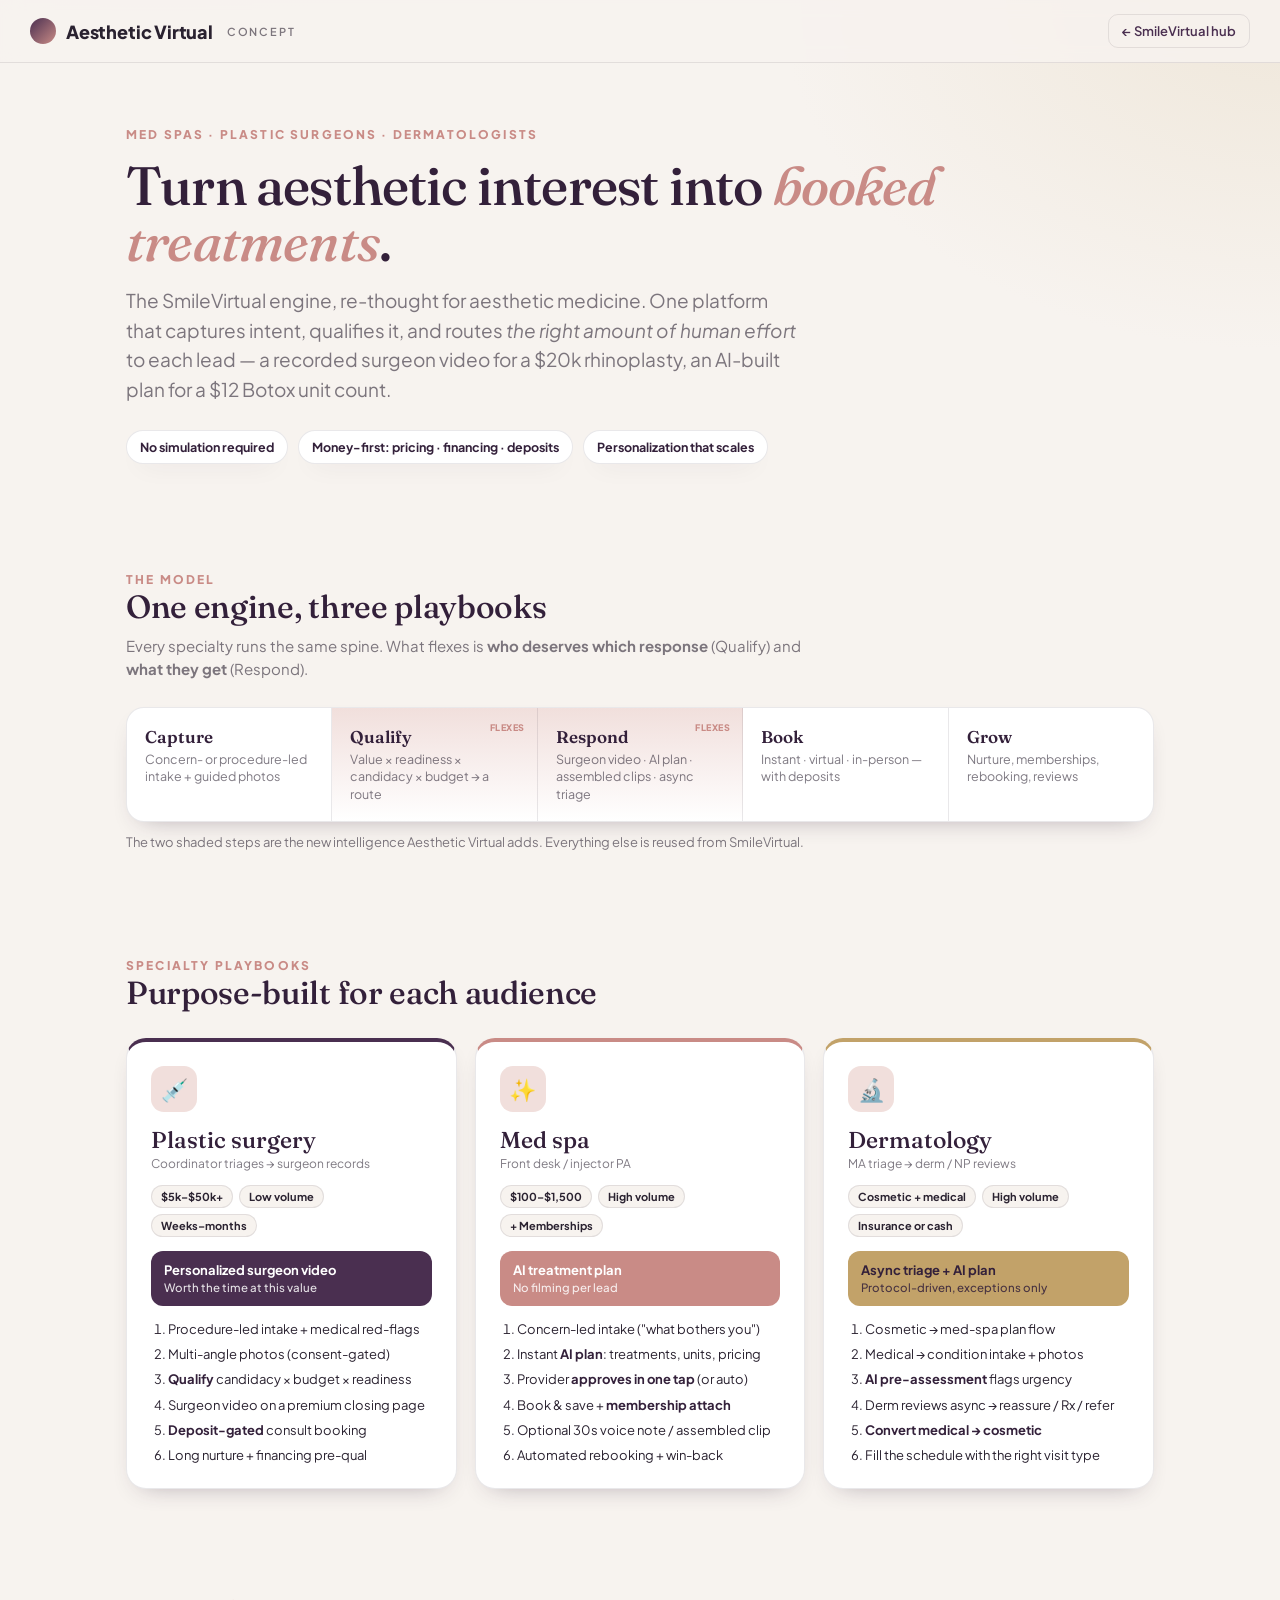
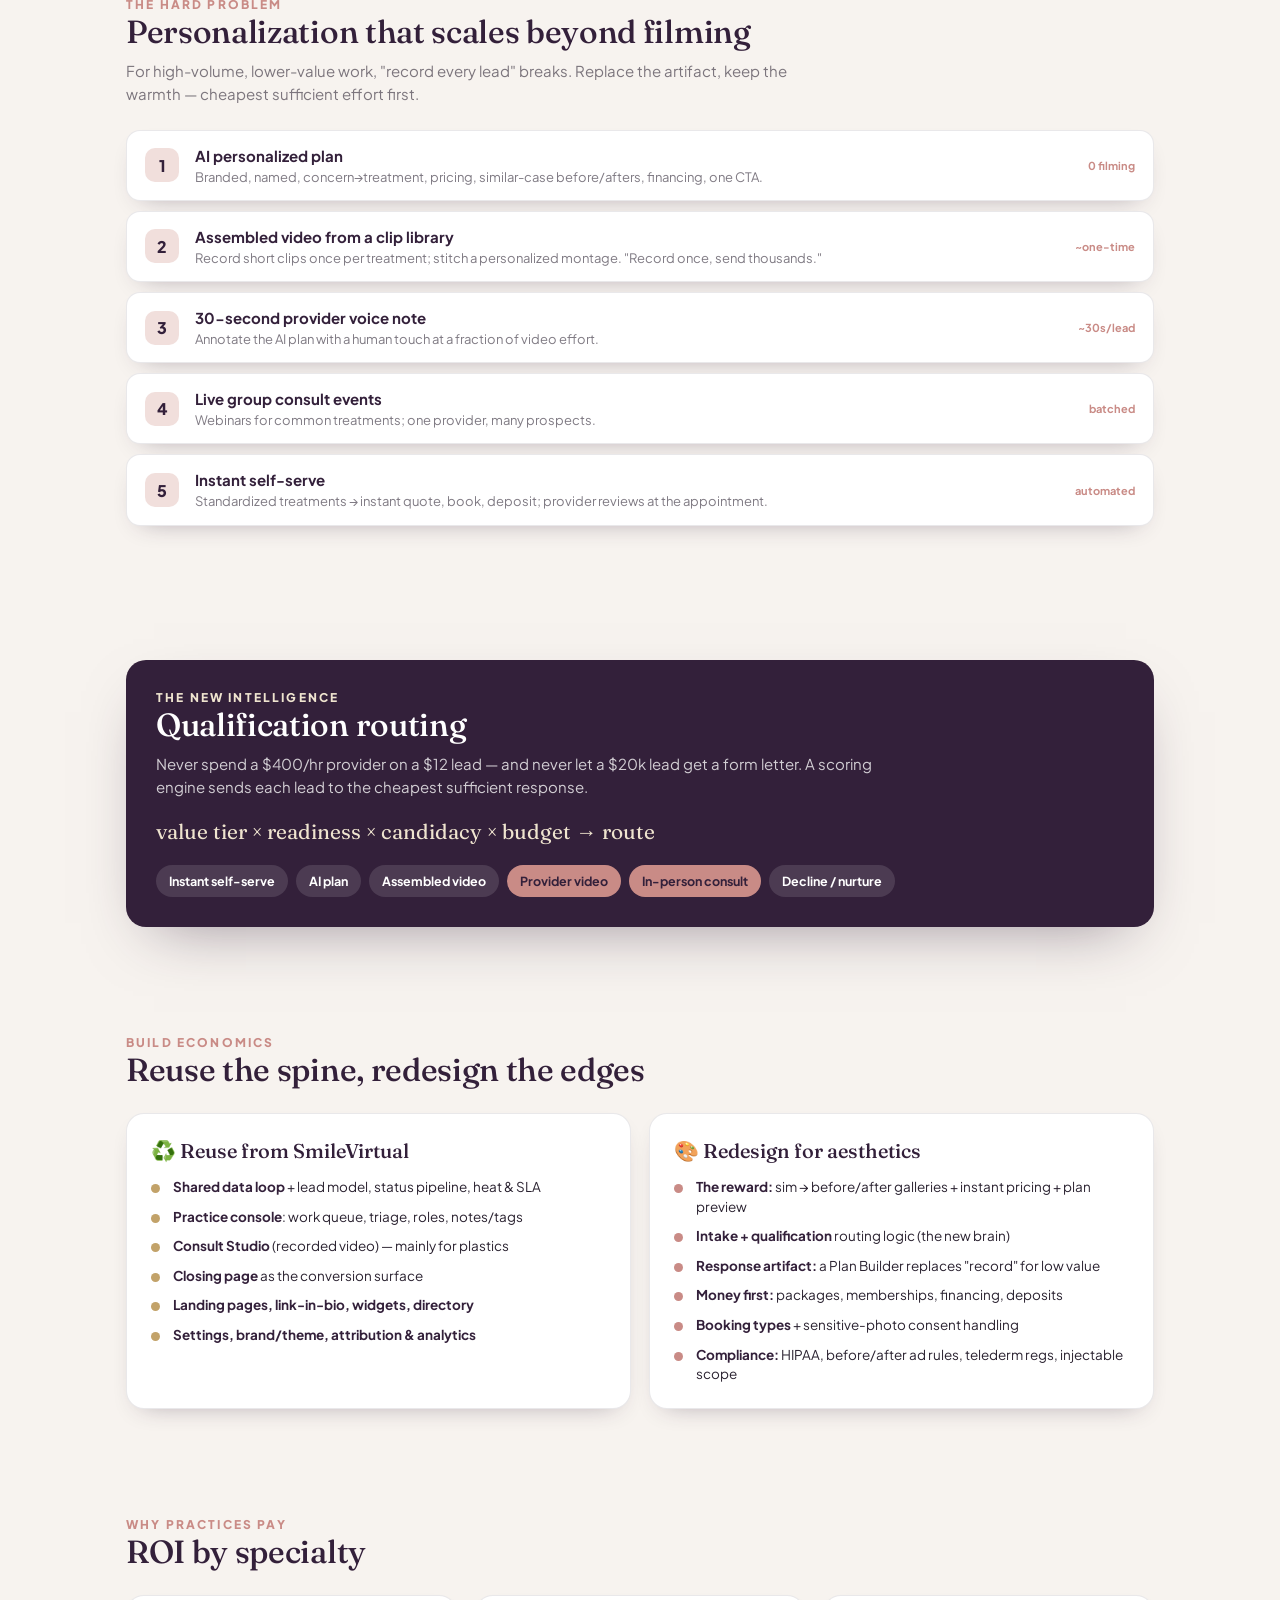
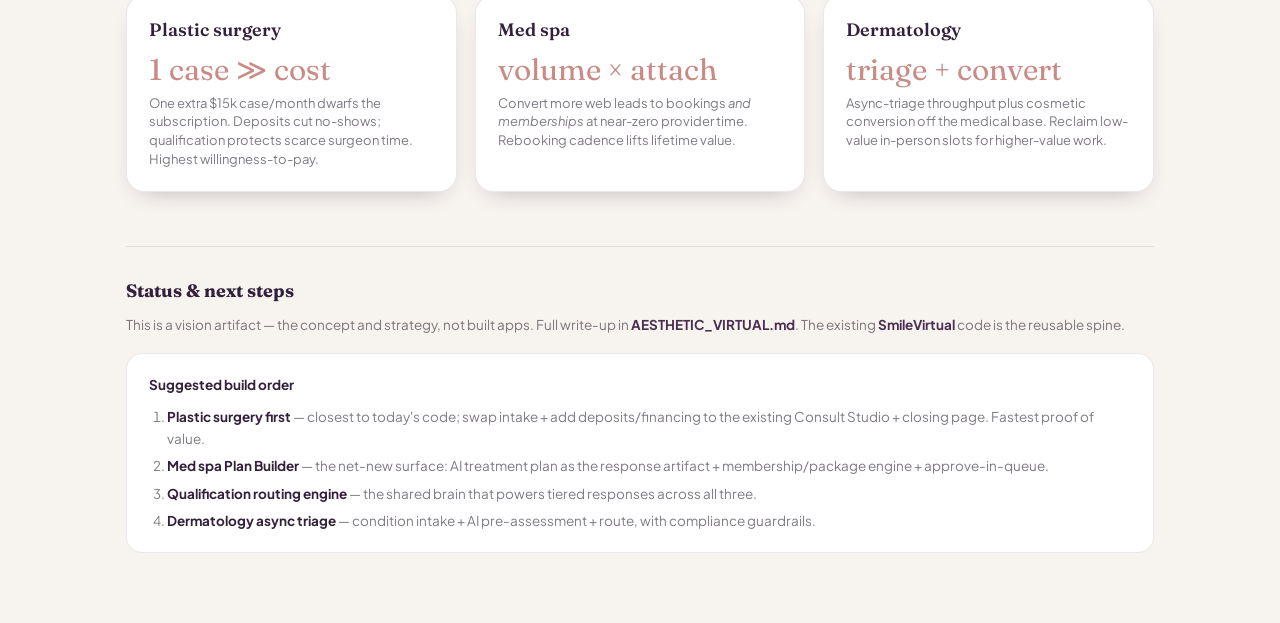
==== aesthetic/index.html @ c9aa5f34 "Add Aesthetic Virtual — parallel concept for aesthetic medicine Vision artifacts (no specialty apps " ====
<!DOCTYPE html>
<html lang="en">
<head>
<meta charset="UTF-8">
<meta name="viewport" content="width=device-width, initial-scale=1.0">
<title>Aesthetic Virtual — concept</title>
<link rel="preconnect" href="https://fonts.googleapis.com">
<link rel="preconnect" href="https://fonts.gstatic.com" crossorigin>
<link href="https://fonts.googleapis.com/css2?family=Fraunces:ital,opsz,wght@0,9..144,400;0,9..144,500;0,9..144,600;1,9..144,500&family=Plus+Jakarta+Sans:wght@400;500;600;700;800&display=swap" rel="stylesheet">
<style>
  :root{
    --ivory:#F7F3EF; --ink:#2A2230; --plum:#4A2F50; --plum-deep:#33203A;
    --rose:#C98B86; --rose-soft:#F1DFDC; --gold:#C2A269; --gold-soft:#EFE4CF;
    --line:rgba(42,34,48,.10); --muted:rgba(42,34,48,.6);
    --shadow:0 24px 60px -28px rgba(51,32,58,.5); --shadow-sm:0 10px 26px -16px rgba(51,32,58,.45);
    --display:'Fraunces',Georgia,serif; --body:'Plus Jakarta Sans',system-ui,sans-serif;
  }
  *{box-sizing:border-box;margin:0;padding:0}
  body{font-family:var(--body);color:var(--ink);background:
    radial-gradient(1100px 600px at 12% -8%, #F3E7E4 0%, transparent 55%),
    radial-gradient(1000px 700px at 100% 0%, #EFE7DA 0%, transparent 50%),
    var(--ivory);min-height:100vh}
  a{color:inherit}
  .topbar{position:sticky;top:0;z-index:20;display:flex;align-items:center;gap:16px;padding:14px 30px;
    background:rgba(247,243,239,.85);backdrop-filter:blur(10px);border-bottom:1px solid var(--line)}
  .brand{font-weight:800;font-size:18px;display:flex;align-items:center;gap:10px;letter-spacing:-.01em}
  .brand .mk{width:26px;height:26px;border-radius:50%;background:linear-gradient(135deg,var(--plum),var(--rose));display:inline-block}
  .brand small{font-weight:600;font-size:11px;letter-spacing:.16em;text-transform:uppercase;color:var(--muted);margin-left:4px}
  .topbar .back{margin-left:auto;font-size:13px;font-weight:600;color:var(--plum);text-decoration:none;
    border:1px solid var(--line);padding:8px 13px;border-radius:10px}
  .topbar .back:hover{background:#fff}

  .wrap{max-width:1080px;margin:0 auto;padding:0 26px}
  section{padding:54px 0}
  .eyebrow{font-size:12px;letter-spacing:.18em;text-transform:uppercase;color:var(--rose);font-weight:800}
  h1{font-family:var(--display);font-weight:500;font-size:54px;line-height:1.04;letter-spacing:-.015em;color:var(--plum-deep);margin:16px 0}
  h1 em{font-style:italic;color:var(--rose)}
  h2{font-family:var(--display);font-weight:500;font-size:32px;color:var(--plum-deep);letter-spacing:-.01em}
  .lede{font-size:19px;line-height:1.55;color:var(--muted);max-width:680px}
  .sec-sub{font-size:15px;color:var(--muted);max-width:680px;margin-top:8px;line-height:1.55}
  .hero{padding-top:64px}
  .hero .badges{display:flex;gap:10px;flex-wrap:wrap;margin-top:26px}
  .pill{font-size:12.5px;font-weight:700;color:var(--plum-deep);background:#fff;border:1px solid var(--line);
    padding:8px 13px;border-radius:99px;box-shadow:var(--shadow-sm)}

  /* spine */
  .spine{display:flex;align-items:stretch;gap:0;margin-top:26px;flex-wrap:wrap;border:1px solid var(--line);
    border-radius:18px;overflow:hidden;background:#fff;box-shadow:var(--shadow-sm)}
  .spine .step{flex:1;min-width:150px;padding:18px 18px;border-right:1px solid var(--line);position:relative}
  .spine .step:last-child{border-right:none}
  .spine .step b{font-family:var(--display);font-weight:600;font-size:17px;color:var(--plum-deep);display:block}
  .spine .step span{font-size:12.5px;color:var(--muted);display:block;margin-top:4px;line-height:1.4}
  .spine .step.flex{background:linear-gradient(180deg,var(--rose-soft),#fff)}
  .spine .step .tag{position:absolute;top:10px;right:12px;font-size:9px;font-weight:800;letter-spacing:.06em;
    text-transform:uppercase;color:var(--rose)}
  .spine-note{font-size:13px;color:var(--muted);margin-top:12px}

  /* specialty cards */
  .specs{display:grid;grid-template-columns:repeat(3,1fr);gap:18px;margin-top:26px}
  .spec{background:#fff;border:1px solid var(--line);border-radius:20px;padding:24px;box-shadow:var(--shadow-sm);
    display:flex;flex-direction:column;border-top:4px solid var(--accent)}
  .spec.surg{--accent:var(--plum)} .spec.spa{--accent:var(--rose)} .spec.derm{--accent:var(--gold)}
  .spec .ic{width:46px;height:46px;border-radius:13px;display:grid;place-items:center;font-size:22px;
    background:var(--rose-soft);margin-bottom:14px}
  .spec h3{font-family:var(--display);font-weight:500;font-size:23px;color:var(--plum-deep)}
  .spec .who{font-size:12px;color:var(--muted);margin-top:2px}
  .spec .chips{display:flex;flex-wrap:wrap;gap:6px;margin:14px 0}
  .spec .chip{font-size:11px;font-weight:700;padding:4px 9px;border-radius:99px;background:var(--ivory);border:1px solid var(--line);color:var(--ink)}
  .spec .hero-resp{background:var(--plum);color:#fff;border-radius:12px;padding:11px 13px;font-size:13px;font-weight:700;margin-bottom:14px}
  .spec.spa .hero-resp{background:var(--rose)} .spec.derm .hero-resp{background:var(--gold);color:var(--plum-deep)}
  .spec .hero-resp span{display:block;font-weight:500;font-size:11.5px;opacity:.85;margin-top:2px}
  .spec ol{margin:0 0 0 17px;padding:0;display:flex;flex-direction:column;gap:7px}
  .spec ol li{font-size:13px;color:var(--ink);line-height:1.4}
  .spec ol li b{color:var(--plum-deep)}

  /* ladder */
  .ladder{display:flex;flex-direction:column;gap:10px;margin-top:24px}
  .rung{display:flex;align-items:center;gap:16px;background:#fff;border:1px solid var(--line);border-radius:14px;padding:14px 18px;box-shadow:var(--shadow-sm)}
  .rung .n{width:34px;height:34px;border-radius:10px;background:var(--rose-soft);color:var(--plum-deep);font-weight:800;display:grid;place-items:center;flex:none}
  .rung b{font-size:15px;color:var(--plum-deep)} .rung p{font-size:13px;color:var(--muted);margin-top:2px;line-height:1.4}
  .rung .effort{margin-left:auto;font-size:11px;font-weight:700;color:var(--rose);white-space:nowrap;flex:none}

  /* routing */
  .route{background:var(--plum-deep);color:#fff;border-radius:20px;padding:30px;margin-top:26px;box-shadow:var(--shadow)}
  .route h2{color:#fff} .route p{color:rgba(255,255,255,.78);font-size:15px;line-height:1.55;margin-top:8px;max-width:720px}
  .route .formula{font-family:var(--display);font-size:21px;margin:20px 0;color:var(--gold-soft)}
  .route .routes{display:flex;flex-wrap:wrap;gap:8px}
  .route .r{font-size:12.5px;font-weight:700;background:rgba(255,255,255,.12);padding:8px 13px;border-radius:99px}
  .route .r.hot{background:var(--rose);color:var(--plum-deep)}

  /* two-col reuse */
  .two{display:grid;grid-template-columns:1fr 1fr;gap:18px;margin-top:24px}
  .col{background:#fff;border:1px solid var(--line);border-radius:18px;padding:24px;box-shadow:var(--shadow-sm)}
  .col h3{font-family:var(--display);font-weight:500;font-size:20px;color:var(--plum-deep);display:flex;align-items:center;gap:9px}
  .col ul{margin:14px 0 0;padding:0;list-style:none;display:flex;flex-direction:column;gap:10px}
  .col li{font-size:13.5px;line-height:1.45;color:var(--ink);padding-left:22px;position:relative}
  .col li::before{content:"";position:absolute;left:0;top:7px;width:9px;height:9px;border-radius:50%;background:var(--rose)}
  .col.reuse li::before{background:var(--gold)}
  .col li b{color:var(--plum-deep)}

  /* ROI */
  .roi{display:grid;grid-template-columns:repeat(3,1fr);gap:18px;margin-top:24px}
  .roi .card{background:#fff;border:1px solid var(--line);border-radius:18px;padding:22px;box-shadow:var(--shadow-sm)}
  .roi .card b{font-family:var(--display);font-weight:600;font-size:18px;color:var(--plum-deep)}
  .roi .card .metric{font-family:var(--display);font-size:30px;color:var(--rose);margin:10px 0 6px}
  .roi .card p{font-size:13px;color:var(--muted);line-height:1.45}

  .foot{border-top:1px solid var(--line);padding:30px 0 70px;color:var(--muted);font-size:13.5px;line-height:1.6}
  .foot a{color:var(--plum);font-weight:700;text-decoration:none}
  .build{background:#fff;border:1px solid var(--line);border-radius:16px;padding:20px 22px;margin-top:18px}
  .build b{color:var(--plum-deep)} .build ol{margin:10px 0 0 18px;display:flex;flex-direction:column;gap:6px;font-size:13.5px}

  @media(max-width:880px){
    h1{font-size:38px}
    .specs{grid-template-columns:1fr}.two{grid-template-columns:1fr}.roi{grid-template-columns:1fr}
    .spine .step{min-width:45%}
  }
</style>
</head>
<body>

<header class="topbar">
  <div class="brand"><span class="mk"></span> Aesthetic Virtual <small>Concept</small></div>
  <a class="back" href="../">← SmileVirtual hub</a>
</header>

<div class="wrap">

  <section class="hero">
    <div class="eyebrow">Med spas · Plastic surgeons · Dermatologists</div>
    <h1>Turn aesthetic interest into <em>booked treatments</em>.</h1>
    <p class="lede">The SmileVirtual engine, re-thought for aesthetic medicine. One platform that captures intent, qualifies it, and routes <em>the right amount of human effort</em> to each lead — a recorded surgeon video for a $20k rhinoplasty, an AI-built plan for a $12 Botox unit count.</p>
    <div class="badges">
      <span class="pill">No simulation required</span>
      <span class="pill">Money-first: pricing · financing · deposits</span>
      <span class="pill">Personalization that scales</span>
    </div>
  </section>

  <section>
    <div class="eyebrow">The model</div>
    <h2>One engine, three playbooks</h2>
    <p class="sec-sub">Every specialty runs the same spine. What flexes is <b>who deserves which response</b> (Qualify) and <b>what they get</b> (Respond).</p>
    <div class="spine">
      <div class="step"><b>Capture</b><span>Concern- or procedure-led intake + guided photos</span></div>
      <div class="step flex"><span class="tag">flexes</span><b>Qualify</b><span>Value × readiness × candidacy × budget → a route</span></div>
      <div class="step flex"><span class="tag">flexes</span><b>Respond</b><span>Surgeon video · AI plan · assembled clips · async triage</span></div>
      <div class="step"><b>Book</b><span>Instant · virtual · in-person — with deposits</span></div>
      <div class="step"><b>Grow</b><span>Nurture, memberships, rebooking, reviews</span></div>
    </div>
    <p class="spine-note">The two shaded steps are the new intelligence Aesthetic Virtual adds. Everything else is reused from SmileVirtual.</p>
  </section>

  <section>
    <div class="eyebrow">Specialty playbooks</div>
    <h2>Purpose-built for each audience</h2>
    <div class="specs">

      <div class="spec surg">
        <div class="ic">💉</div>
        <h3>Plastic surgery</h3>
        <div class="who">Coordinator triages → surgeon records</div>
        <div class="chips"><span class="chip">$5k–$50k+</span><span class="chip">Low volume</span><span class="chip">Weeks–months</span></div>
        <div class="hero-resp">Personalized surgeon video<span>Worth the time at this value</span></div>
        <ol>
          <li>Procedure-led intake + medical red-flags</li>
          <li>Multi-angle photos (consent-gated)</li>
          <li><b>Qualify</b> candidacy × budget × readiness</li>
          <li>Surgeon video on a premium closing page</li>
          <li><b>Deposit-gated</b> consult booking</li>
          <li>Long nurture + financing pre-qual</li>
        </ol>
      </div>

      <div class="spec spa">
        <div class="ic">✨</div>
        <h3>Med spa</h3>
        <div class="who">Front desk / injector PA</div>
        <div class="chips"><span class="chip">$100–$1,500</span><span class="chip">High volume</span><span class="chip">+ Memberships</span></div>
        <div class="hero-resp">AI treatment plan<span>No filming per lead</span></div>
        <ol>
          <li>Concern-led intake ("what bothers you")</li>
          <li>Instant <b>AI plan</b>: treatments, units, pricing</li>
          <li>Provider <b>approves in one tap</b> (or auto)</li>
          <li>Book &amp; save + <b>membership attach</b></li>
          <li>Optional 30s voice note / assembled clip</li>
          <li>Automated rebooking + win-back</li>
        </ol>
      </div>

      <div class="spec derm">
        <div class="ic">🔬</div>
        <h3>Dermatology</h3>
        <div class="who">MA triage → derm / NP reviews</div>
        <div class="chips"><span class="chip">Cosmetic + medical</span><span class="chip">High volume</span><span class="chip">Insurance or cash</span></div>
        <div class="hero-resp">Async triage + AI plan<span>Protocol-driven, exceptions only</span></div>
        <ol>
          <li>Cosmetic → med-spa plan flow</li>
          <li>Medical → condition intake + photos</li>
          <li><b>AI pre-assessment</b> flags urgency</li>
          <li>Derm reviews async → reassure / Rx / refer</li>
          <li><b>Convert medical → cosmetic</b></li>
          <li>Fill the schedule with the right visit type</li>
        </ol>
      </div>

    </div>
  </section>

  <section>
    <div class="eyebrow">The hard problem</div>
    <h2>Personalization that scales beyond filming</h2>
    <p class="sec-sub">For high-volume, lower-value work, "record every lead" breaks. Replace the artifact, keep the warmth — cheapest sufficient effort first.</p>
    <div class="ladder">
      <div class="rung"><div class="n">1</div><div><b>AI personalized plan</b><p>Branded, named, concern→treatment, pricing, similar-case before/afters, financing, one CTA.</p></div><span class="effort">0 filming</span></div>
      <div class="rung"><div class="n">2</div><div><b>Assembled video from a clip library</b><p>Record short clips once per treatment; stitch a personalized montage. "Record once, send thousands."</p></div><span class="effort">~one-time</span></div>
      <div class="rung"><div class="n">3</div><div><b>30-second provider voice note</b><p>Annotate the AI plan with a human touch at a fraction of video effort.</p></div><span class="effort">~30s/lead</span></div>
      <div class="rung"><div class="n">4</div><div><b>Live group consult events</b><p>Webinars for common treatments; one provider, many prospects.</p></div><span class="effort">batched</span></div>
      <div class="rung"><div class="n">5</div><div><b>Instant self-serve</b><p>Standardized treatments → instant quote, book, deposit; provider reviews at the appointment.</p></div><span class="effort">automated</span></div>
    </div>
  </section>

  <section>
    <div class="route">
      <div class="eyebrow" style="color:var(--gold-soft)">The new intelligence</div>
      <h2>Qualification routing</h2>
      <p>Never spend a $400/hr provider on a $12 lead — and never let a $20k lead get a form letter. A scoring engine sends each lead to the cheapest sufficient response.</p>
      <div class="formula">value tier × readiness × candidacy × budget → route</div>
      <div class="routes">
        <span class="r">Instant self-serve</span>
        <span class="r">AI plan</span>
        <span class="r">Assembled video</span>
        <span class="r hot">Provider video</span>
        <span class="r hot">In-person consult</span>
        <span class="r">Decline / nurture</span>
      </div>
    </div>
  </section>

  <section>
    <div class="eyebrow">Build economics</div>
    <h2>Reuse the spine, redesign the edges</h2>
    <div class="two">
      <div class="col reuse">
        <h3>♻️ Reuse from SmileVirtual</h3>
        <ul>
          <li><b>Shared data loop</b> + lead model, status pipeline, heat &amp; SLA</li>
          <li><b>Practice console</b>: work queue, triage, roles, notes/tags</li>
          <li><b>Consult Studio</b> (recorded video) — mainly for plastics</li>
          <li><b>Closing page</b> as the conversion surface</li>
          <li><b>Landing pages, link-in-bio, widgets, directory</b></li>
          <li><b>Settings, brand/theme, attribution &amp; analytics</b></li>
        </ul>
      </div>
      <div class="col">
        <h3>🎨 Redesign for aesthetics</h3>
        <ul>
          <li><b>The reward:</b> sim → before/after galleries + instant pricing + plan preview</li>
          <li><b>Intake + qualification</b> routing logic (the new brain)</li>
          <li><b>Response artifact:</b> a Plan Builder replaces "record" for low value</li>
          <li><b>Money first:</b> packages, memberships, financing, deposits</li>
          <li><b>Booking types</b> + sensitive-photo consent handling</li>
          <li><b>Compliance:</b> HIPAA, before/after ad rules, telederm regs, injectable scope</li>
        </ul>
      </div>
    </div>
  </section>

  <section>
    <div class="eyebrow">Why practices pay</div>
    <h2>ROI by specialty</h2>
    <div class="roi">
      <div class="card"><b>Plastic surgery</b><div class="metric">1 case ≫ cost</div><p>One extra $15k case/month dwarfs the subscription. Deposits cut no-shows; qualification protects scarce surgeon time. Highest willingness-to-pay.</p></div>
      <div class="card"><b>Med spa</b><div class="metric">volume × attach</div><p>Convert more web leads to bookings <i>and memberships</i> at near-zero provider time. Rebooking cadence lifts lifetime value.</p></div>
      <div class="card"><b>Dermatology</b><div class="metric">triage + convert</div><p>Async-triage throughput plus cosmetic conversion off the medical base. Reclaim low-value in-person slots for higher-value work.</p></div>
    </div>
  </section>

  <section class="foot">
    <b style="color:var(--plum-deep);font-family:var(--display);font-size:18px">Status &amp; next steps</b>
    <p style="margin-top:8px">This is a vision artifact — the concept and strategy, not built apps. Full write-up in <a href="../AESTHETIC_VIRTUAL.md">AESTHETIC_VIRTUAL.md</a>. The existing <a href="../">SmileVirtual</a> code is the reusable spine.</p>
    <div class="build">
      <b>Suggested build order</b>
      <ol>
        <li><b>Plastic surgery first</b> — closest to today's code; swap intake + add deposits/financing to the existing Consult Studio + closing page. Fastest proof of value.</li>
        <li><b>Med spa Plan Builder</b> — the net-new surface: AI treatment plan as the response artifact + membership/package engine + approve-in-queue.</li>
        <li><b>Qualification routing engine</b> — the shared brain that powers tiered responses across all three.</li>
        <li><b>Dermatology async triage</b> — condition intake + AI pre-assessment + route, with compliance guardrails.</li>
      </ol>
    </div>
  </section>

</div>
</body>
</html>
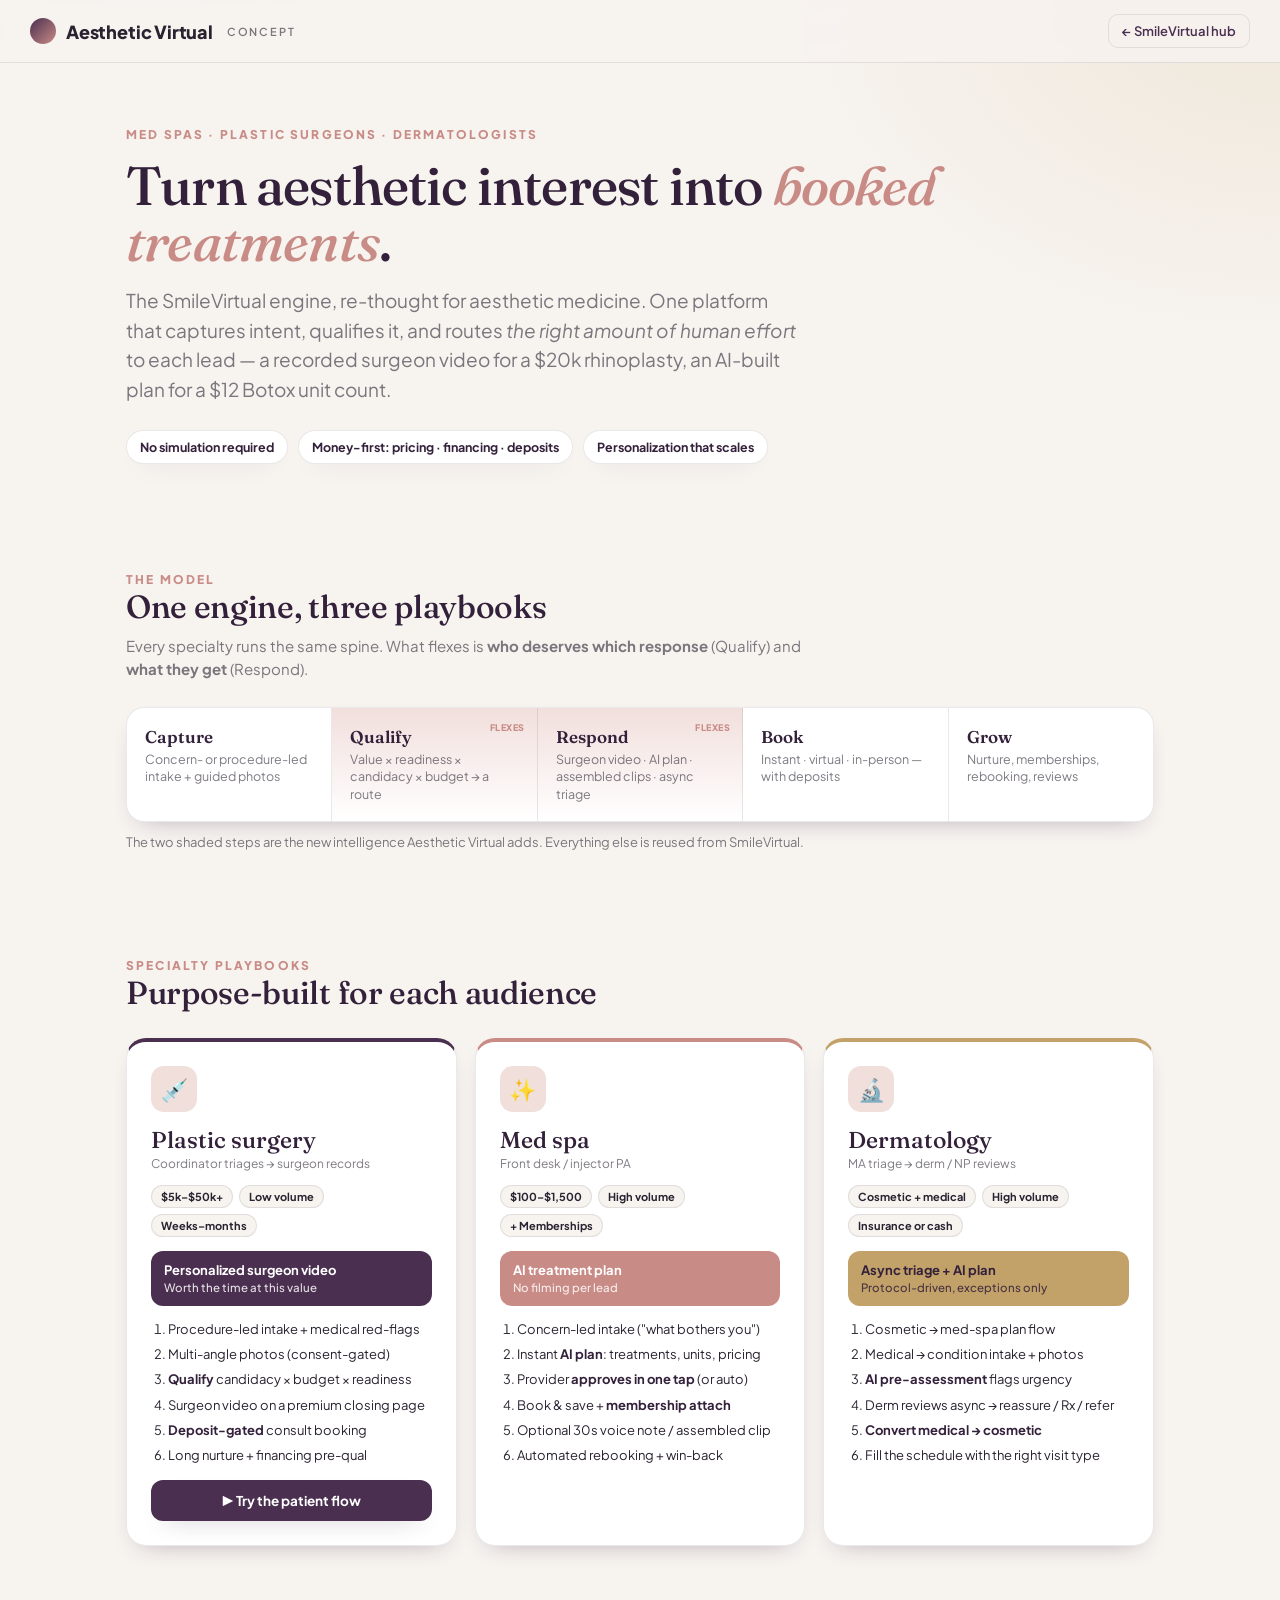
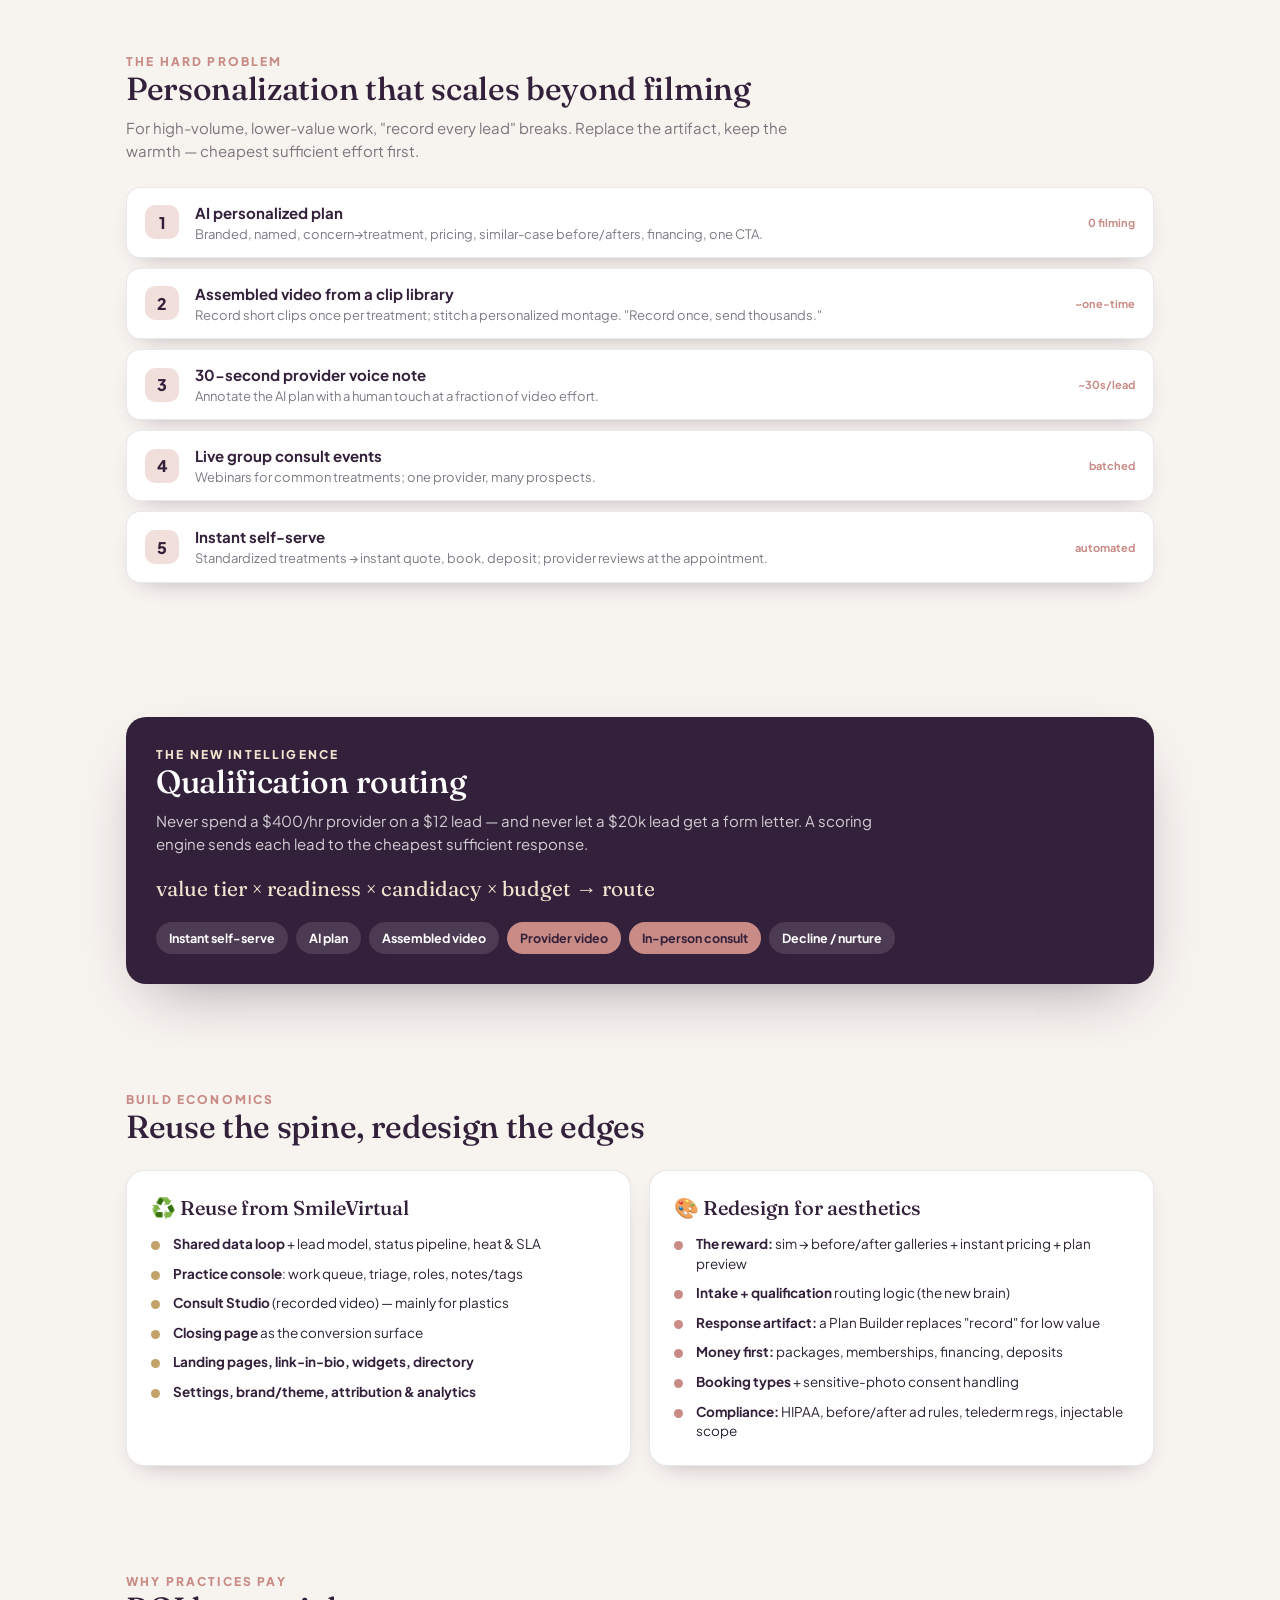
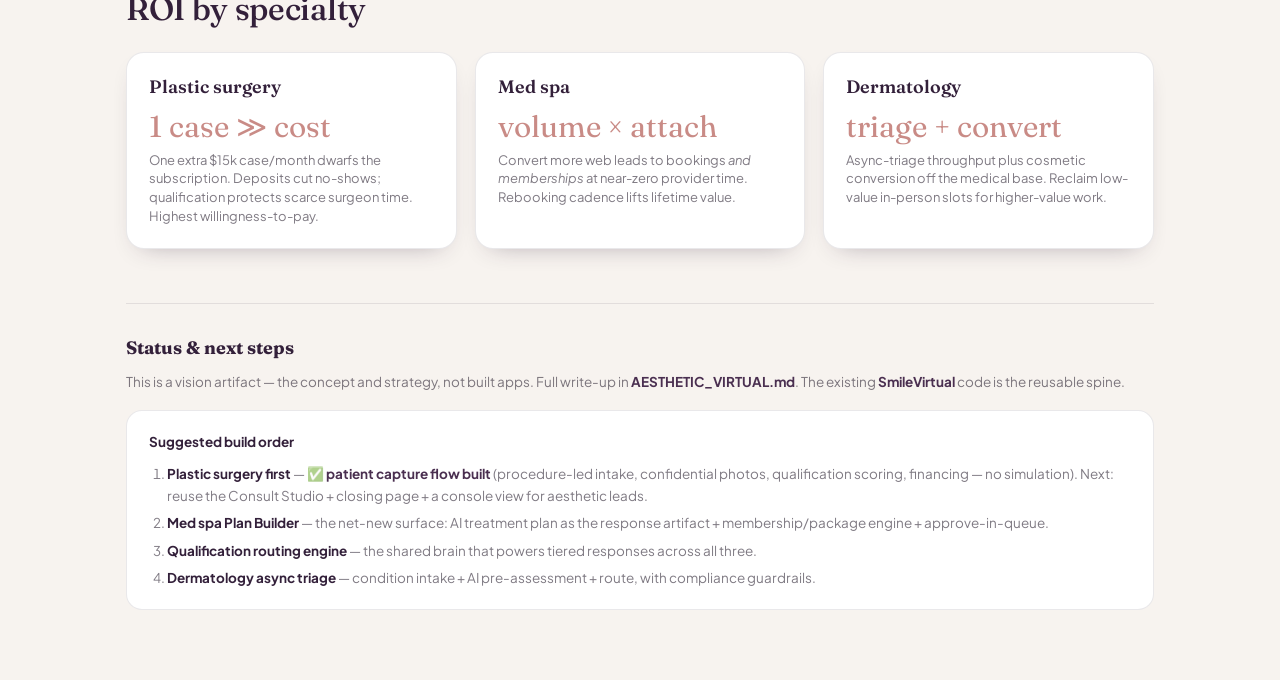
==== commit 6c7b2ba9: "Aesthetic Virtual: build the plastic-surgery patient capture flow First Aesthetic Virtual surface (p" ====
--- a/aesthetic/index.html
+++ b/aesthetic/index.html
@@ -72,6 +72,8 @@
   .spec ol{margin:0 0 0 17px;padding:0;display:flex;flex-direction:column;gap:7px}
   .spec ol li{font-size:13px;color:var(--ink);line-height:1.4}
   .spec ol li b{color:var(--plum-deep)}
+  .spectry{margin-top:16px;display:block;text-align:center;background:var(--plum);color:#fff;font-weight:700;font-size:13.5px;padding:12px;border-radius:12px;text-decoration:none;box-shadow:var(--shadow-sm)}
+  .spectry:hover{background:var(--plum-deep)}
 
   /* ladder */
   .ladder{display:flex;flex-direction:column;gap:10px;margin-top:24px}
@@ -170,6 +172,7 @@
           <li><b>Deposit-gated</b> consult booking</li>
           <li>Long nurture + financing pre-qual</li>
         </ol>
+        <a class="spectry" href="patient/?from=concept">▶ Try the patient flow</a>
       </div>
 
       <div class="spec spa">
@@ -282,7 +285,7 @@
     <div class="build">
       <b>Suggested build order</b>
       <ol>
-        <li><b>Plastic surgery first</b> — closest to today's code; swap intake + add deposits/financing to the existing Consult Studio + closing page. Fastest proof of value.</li>
+        <li><b>Plastic surgery first</b> — ✅ <a href="patient/">patient capture flow built</a> (procedure-led intake, confidential photos, qualification scoring, financing — no simulation). Next: reuse the Consult Studio + closing page + a console view for aesthetic leads.</li>
         <li><b>Med spa Plan Builder</b> — the net-new surface: AI treatment plan as the response artifact + membership/package engine + approve-in-queue.</li>
         <li><b>Qualification routing engine</b> — the shared brain that powers tiered responses across all three.</li>
         <li><b>Dermatology async triage</b> — condition intake + AI pre-assessment + route, with compliance guardrails.</li>
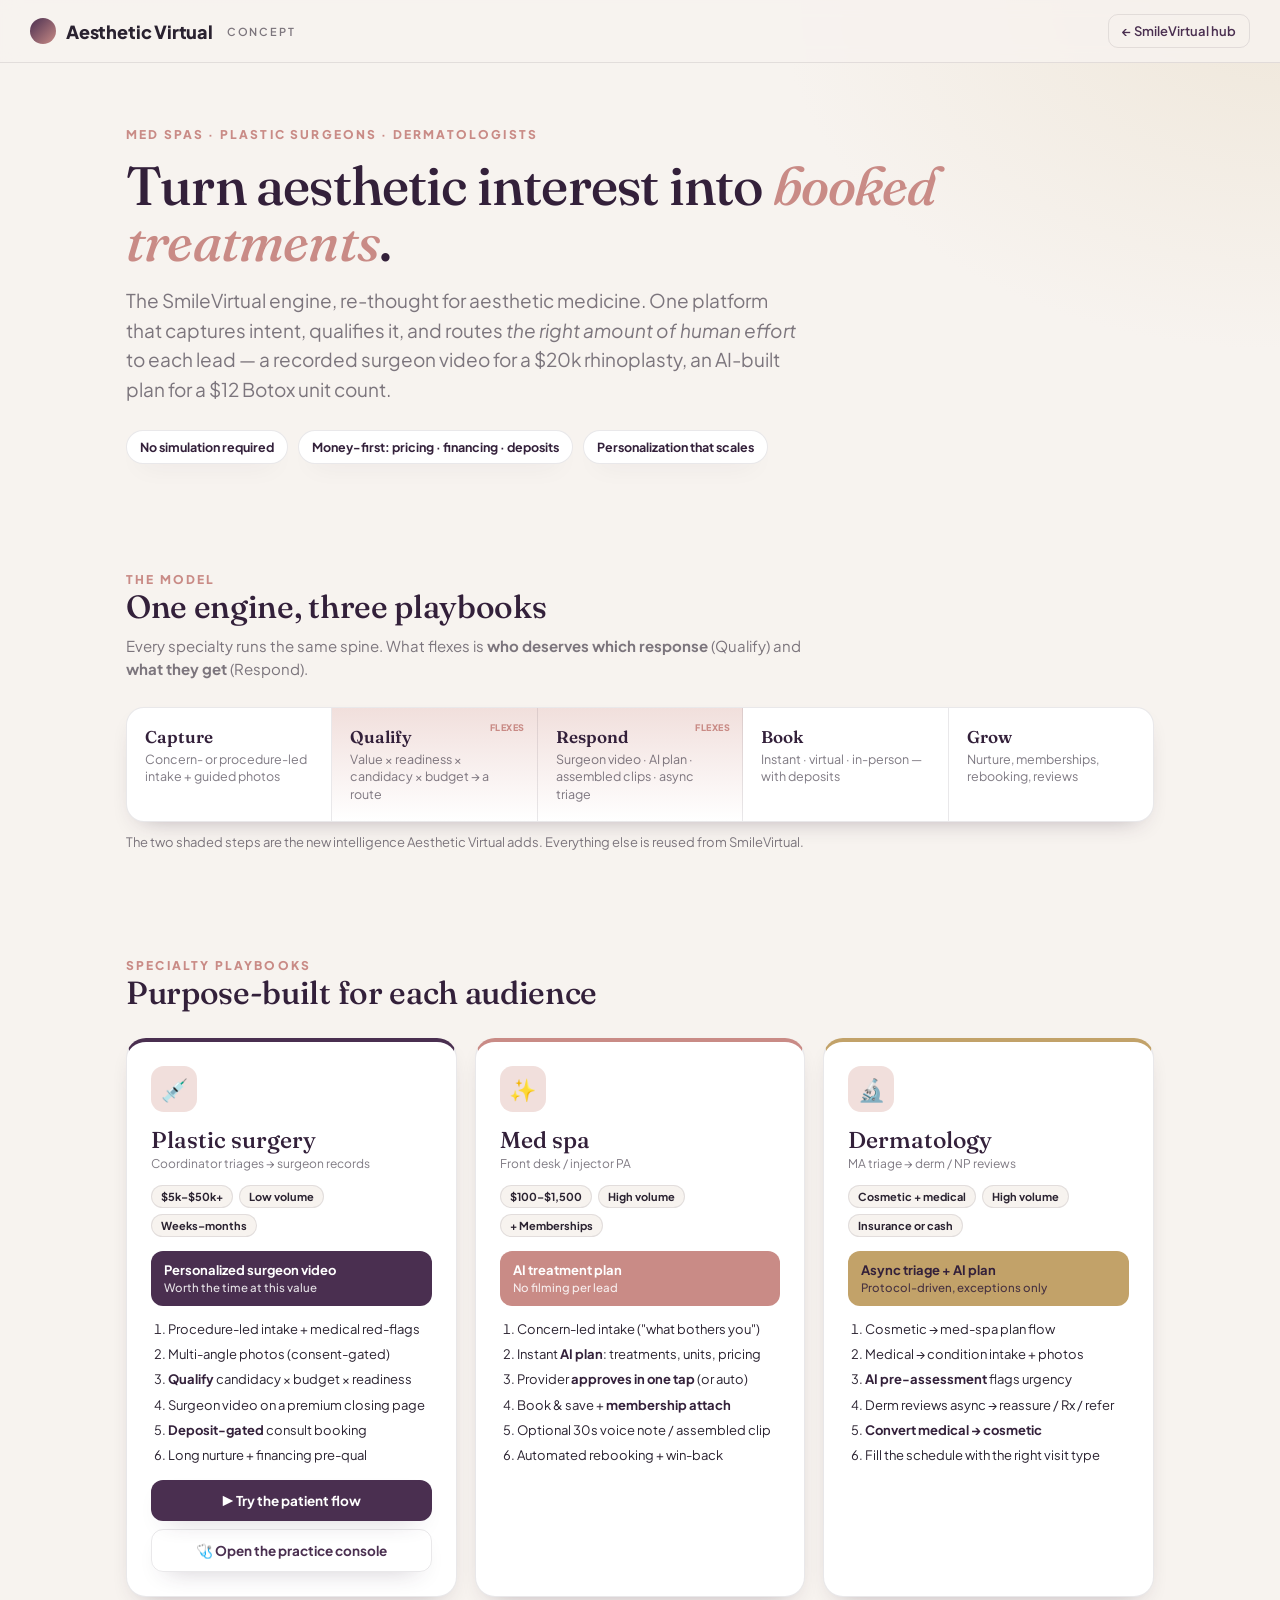
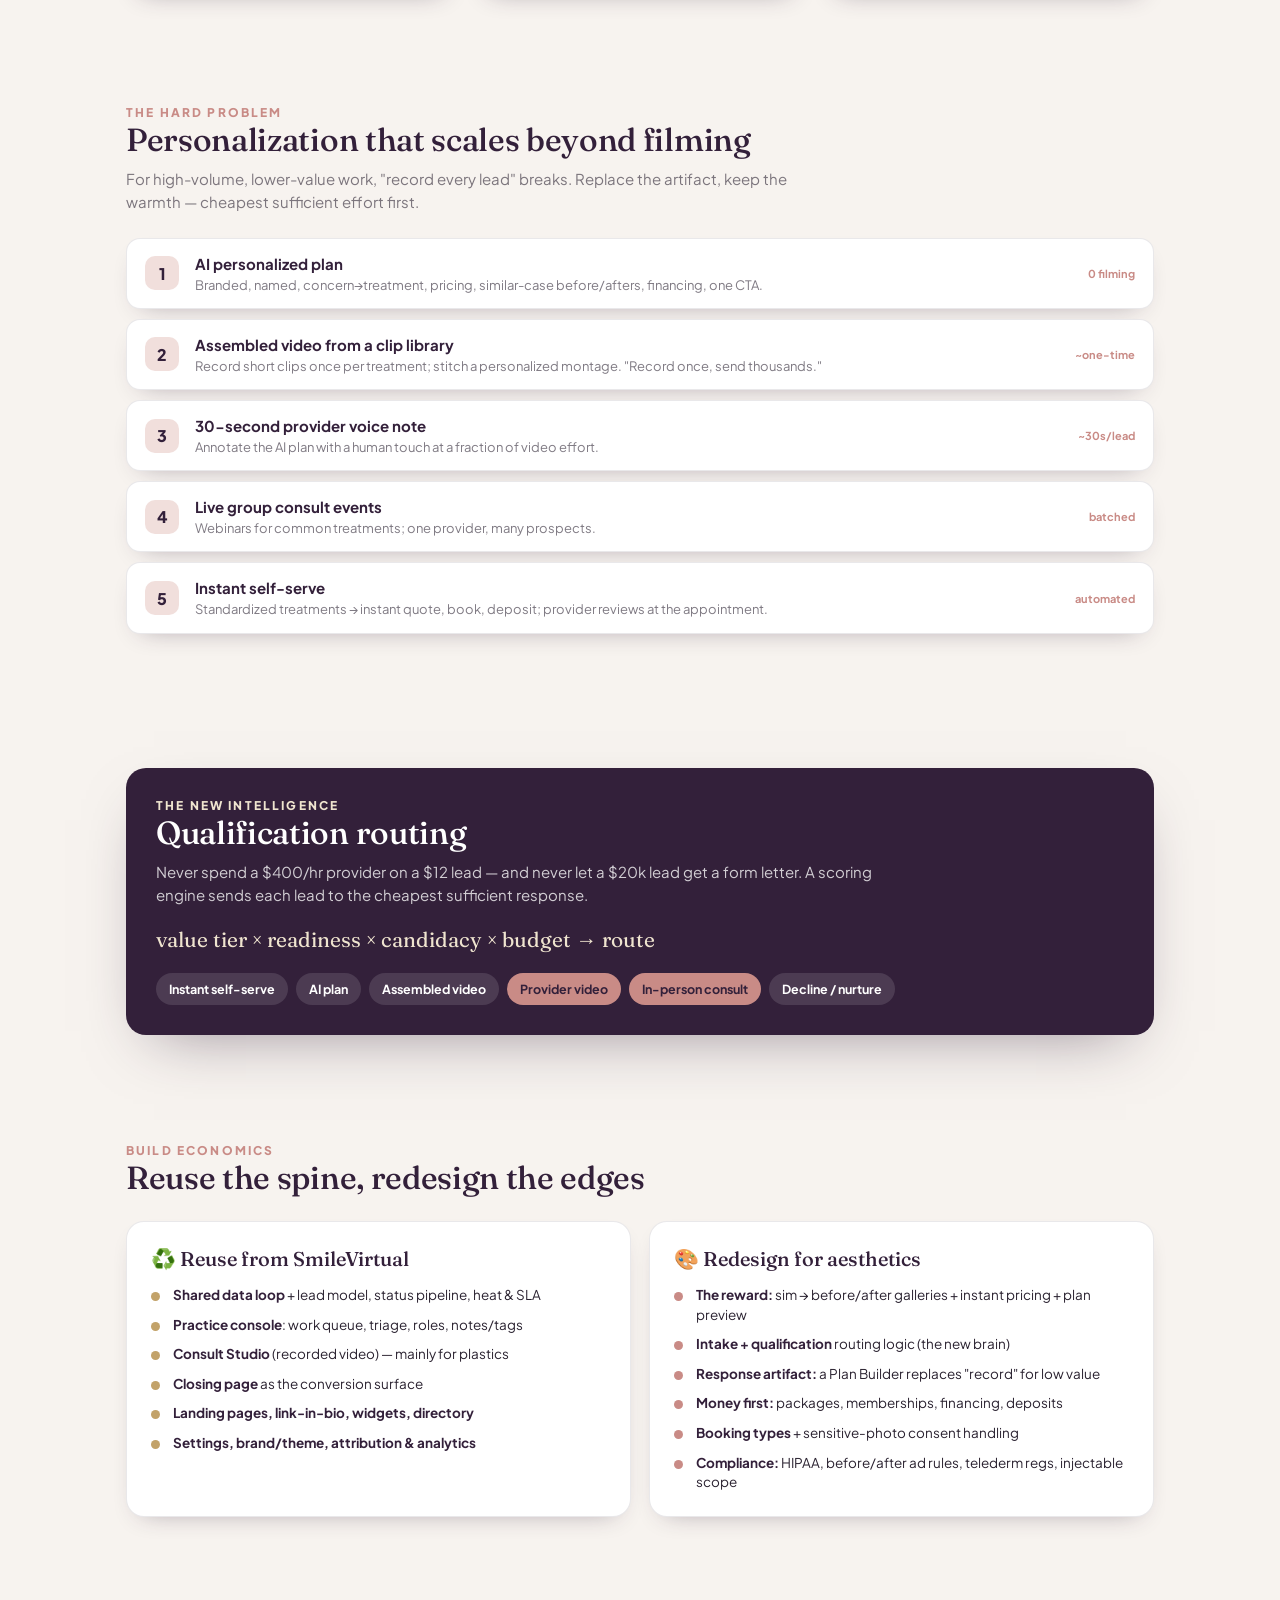
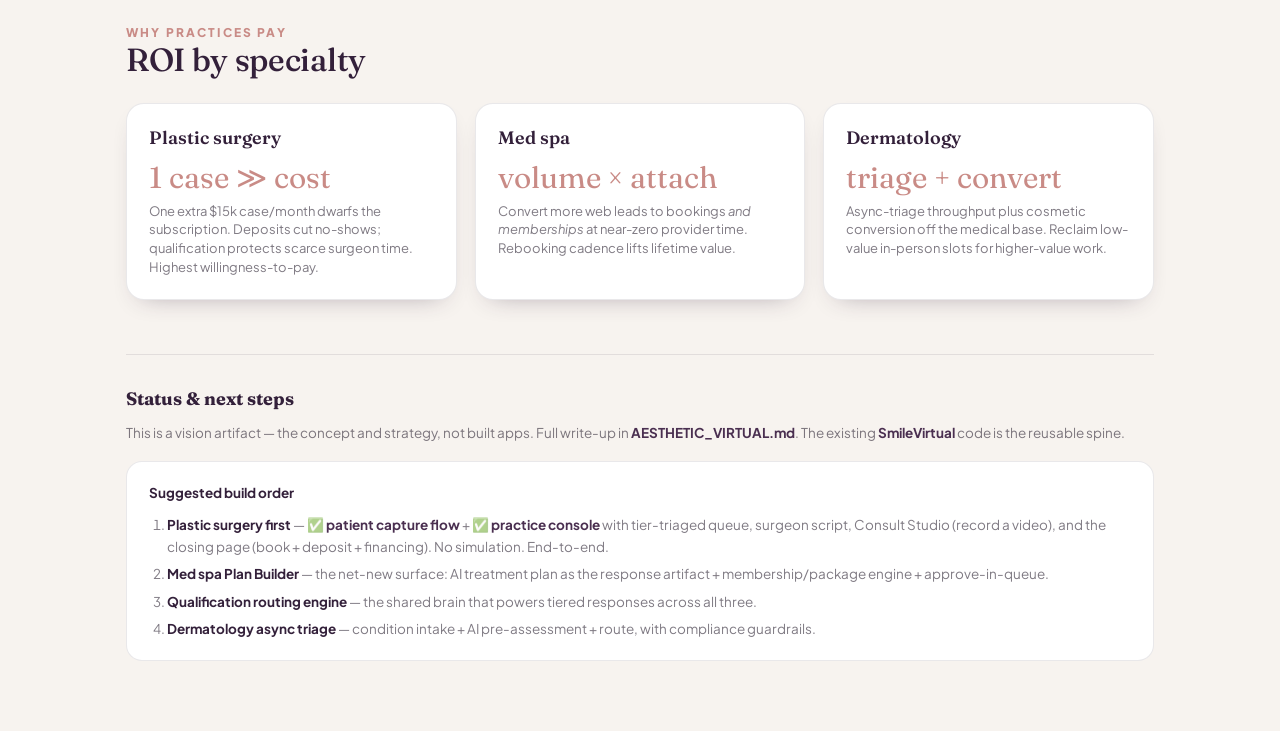
==== commit d5e6f277: "Aesthetic Virtual: plastics practice console + Consult Studio (end-to-end) aesthetic/console/ — read" ====
--- a/aesthetic/index.html
+++ b/aesthetic/index.html
@@ -173,6 +173,7 @@
           <li>Long nurture + financing pre-qual</li>
         </ol>
         <a class="spectry" href="patient/?from=concept">▶ Try the patient flow</a>
+        <a class="spectry" href="console/" style="background:transparent;color:var(--plum);border:1.5px solid var(--line);margin-top:8px">🩺 Open the practice console</a>
       </div>
 
       <div class="spec spa">
@@ -285,7 +286,7 @@
     <div class="build">
       <b>Suggested build order</b>
       <ol>
-        <li><b>Plastic surgery first</b> — ✅ <a href="patient/">patient capture flow built</a> (procedure-led intake, confidential photos, qualification scoring, financing — no simulation). Next: reuse the Consult Studio + closing page + a console view for aesthetic leads.</li>
+        <li><b>Plastic surgery first</b> — ✅ <a href="patient/">patient capture flow</a> + ✅ <a href="console/">practice console</a> with tier-triaged queue, surgeon script, Consult Studio (record a video), and the closing page (book + deposit + financing). No simulation. End-to-end.</li>
         <li><b>Med spa Plan Builder</b> — the net-new surface: AI treatment plan as the response artifact + membership/package engine + approve-in-queue.</li>
         <li><b>Qualification routing engine</b> — the shared brain that powers tiered responses across all three.</li>
         <li><b>Dermatology async triage</b> — condition intake + AI pre-assessment + route, with compliance guardrails.</li>
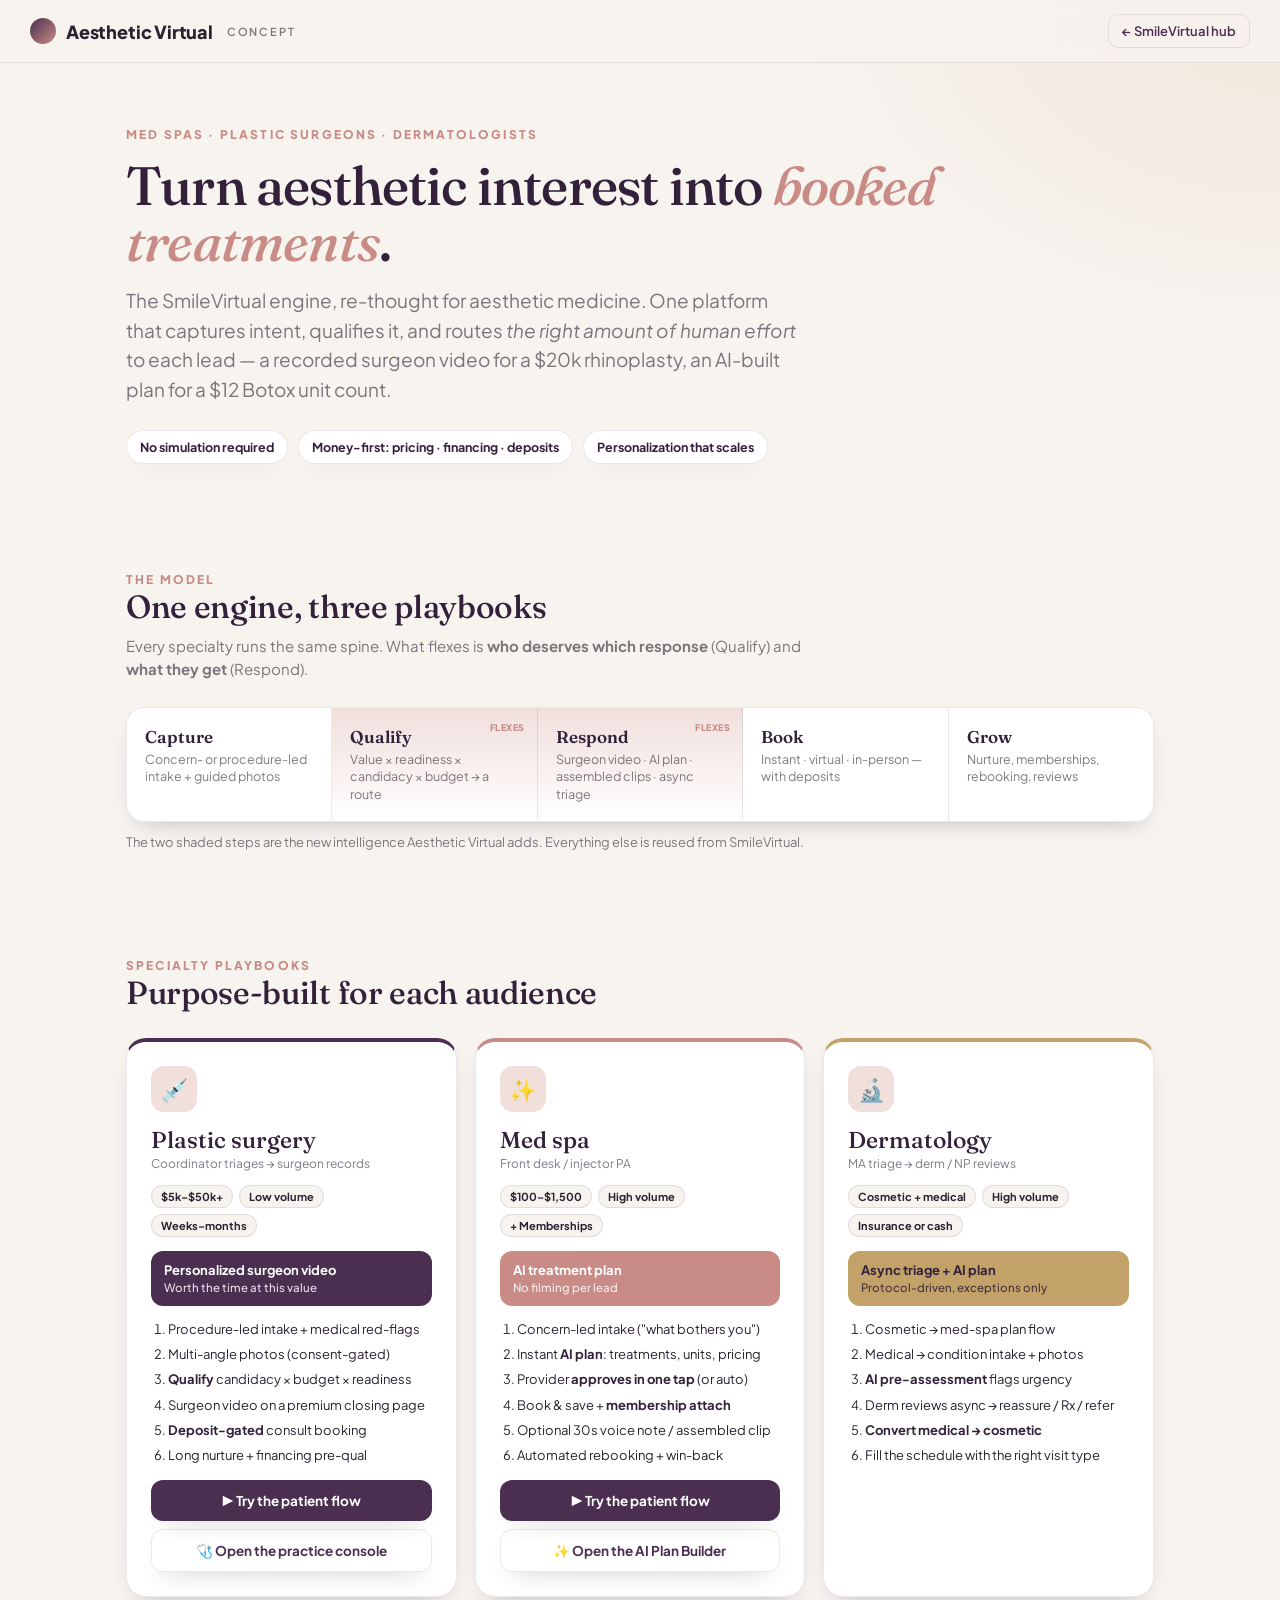
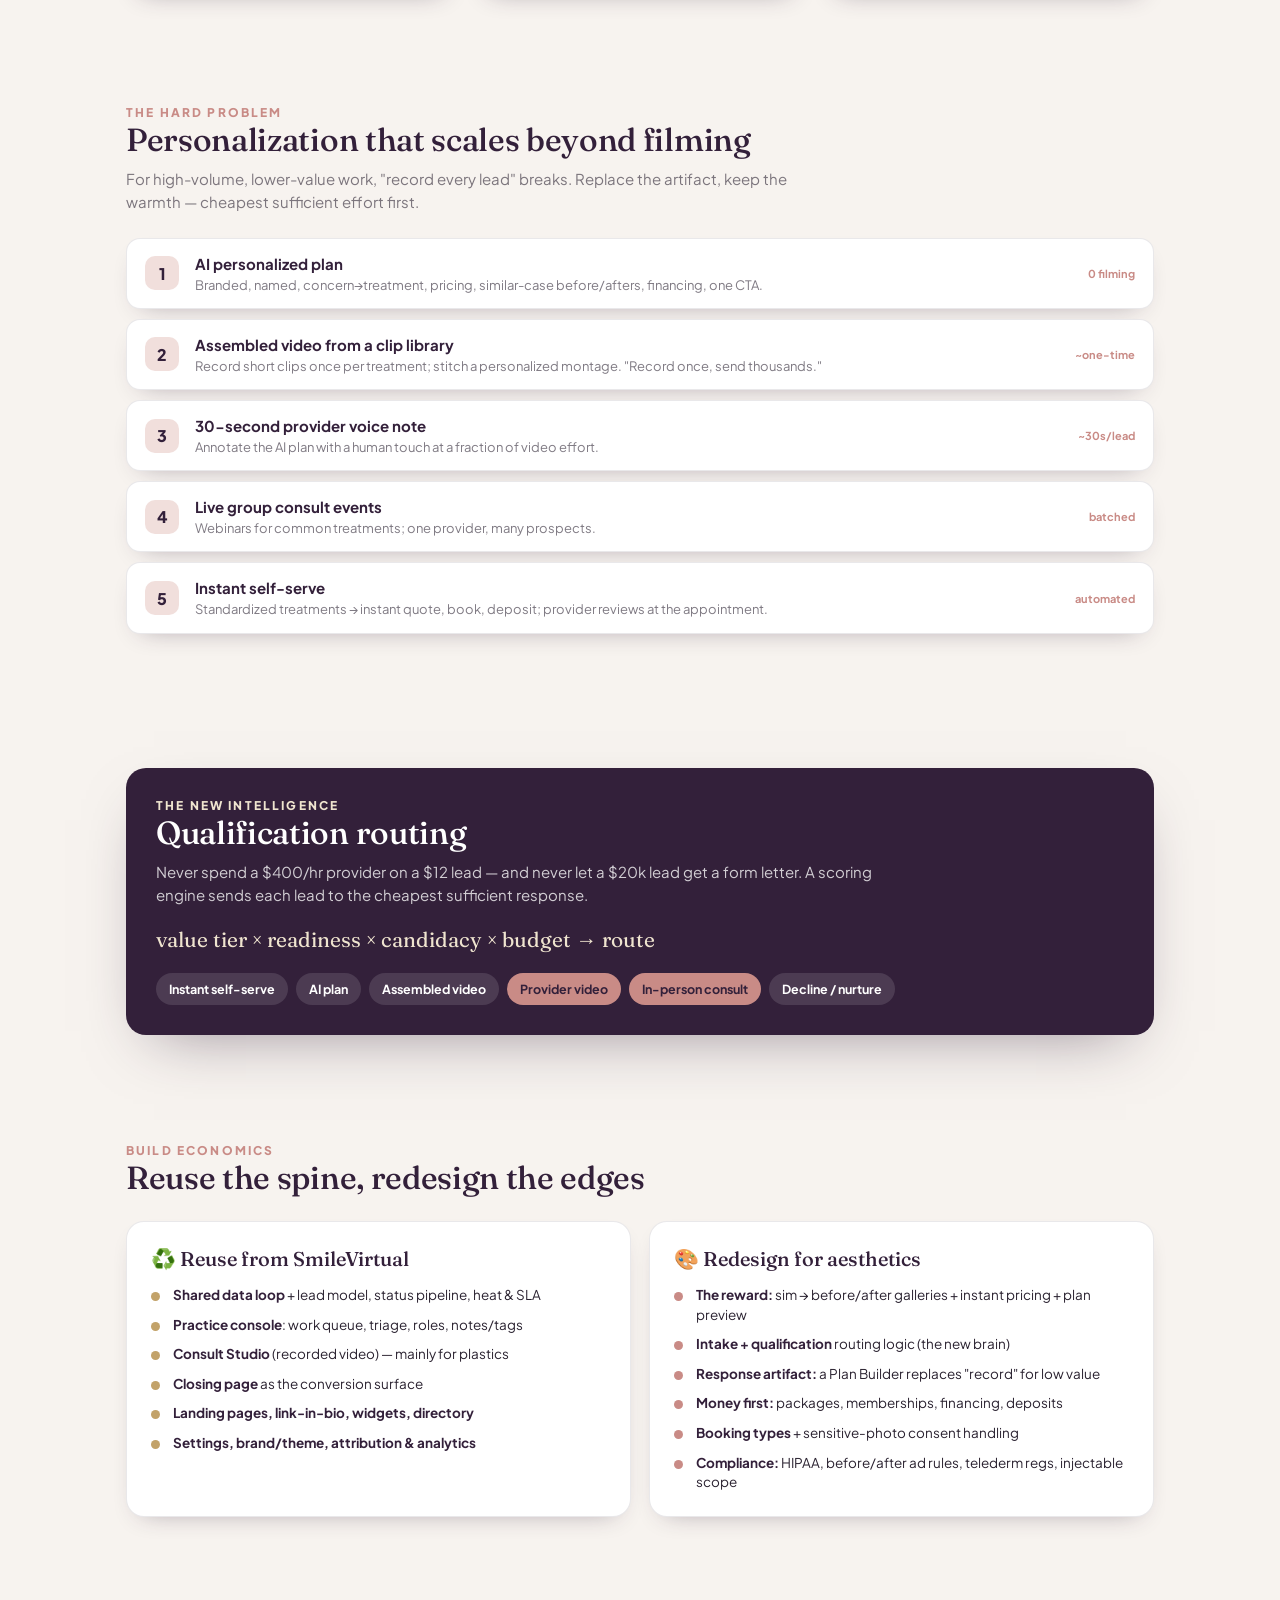
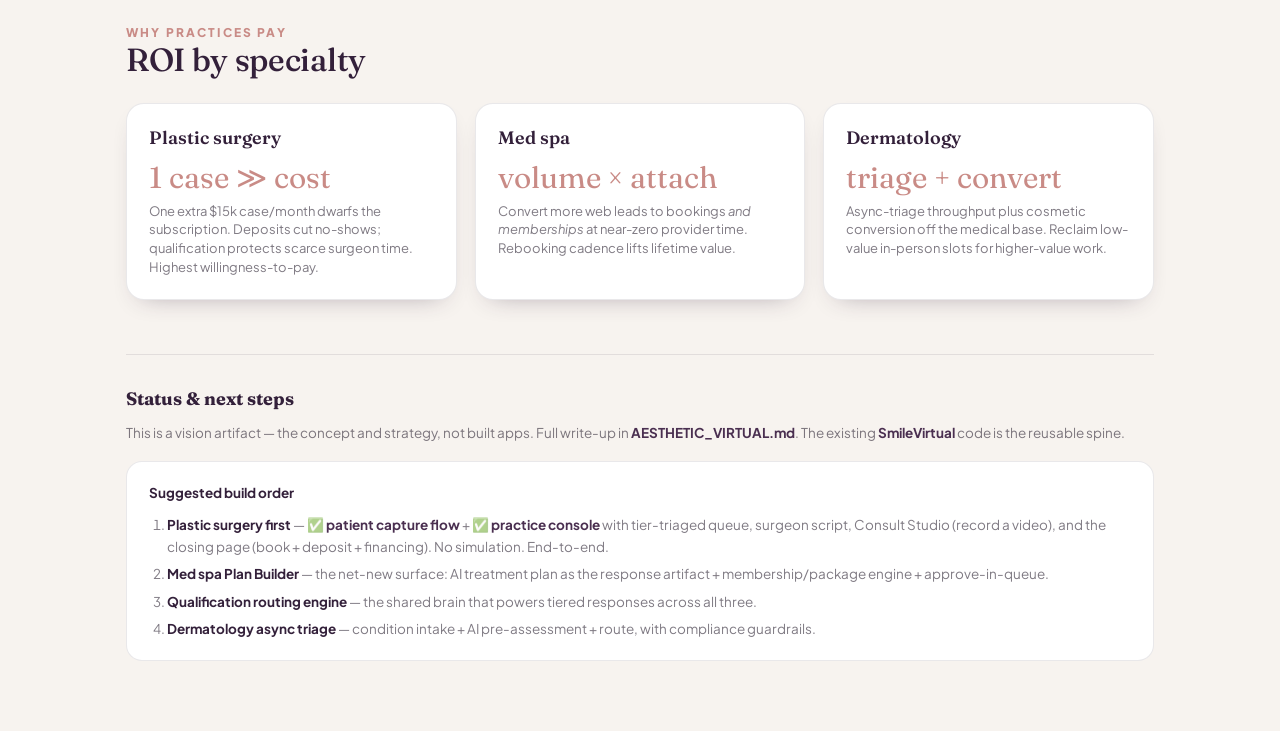
==== commit 15043bca: "Aesthetic Virtual: Med Spa AI Plan Builder (the scalable, no-video model) The flagship net-new surfa" ====
--- a/aesthetic/index.html
+++ b/aesthetic/index.html
@@ -190,6 +190,8 @@
           <li>Optional 30s voice note / assembled clip</li>
           <li>Automated rebooking + win-back</li>
         </ol>
+        <a class="spectry" href="medspa/patient/?from=concept">▶ Try the patient flow</a>
+        <a class="spectry" href="medspa/" style="background:transparent;color:var(--plum);border:1.5px solid var(--line);margin-top:8px">✨ Open the AI Plan Builder</a>
       </div>
 
       <div class="spec derm">
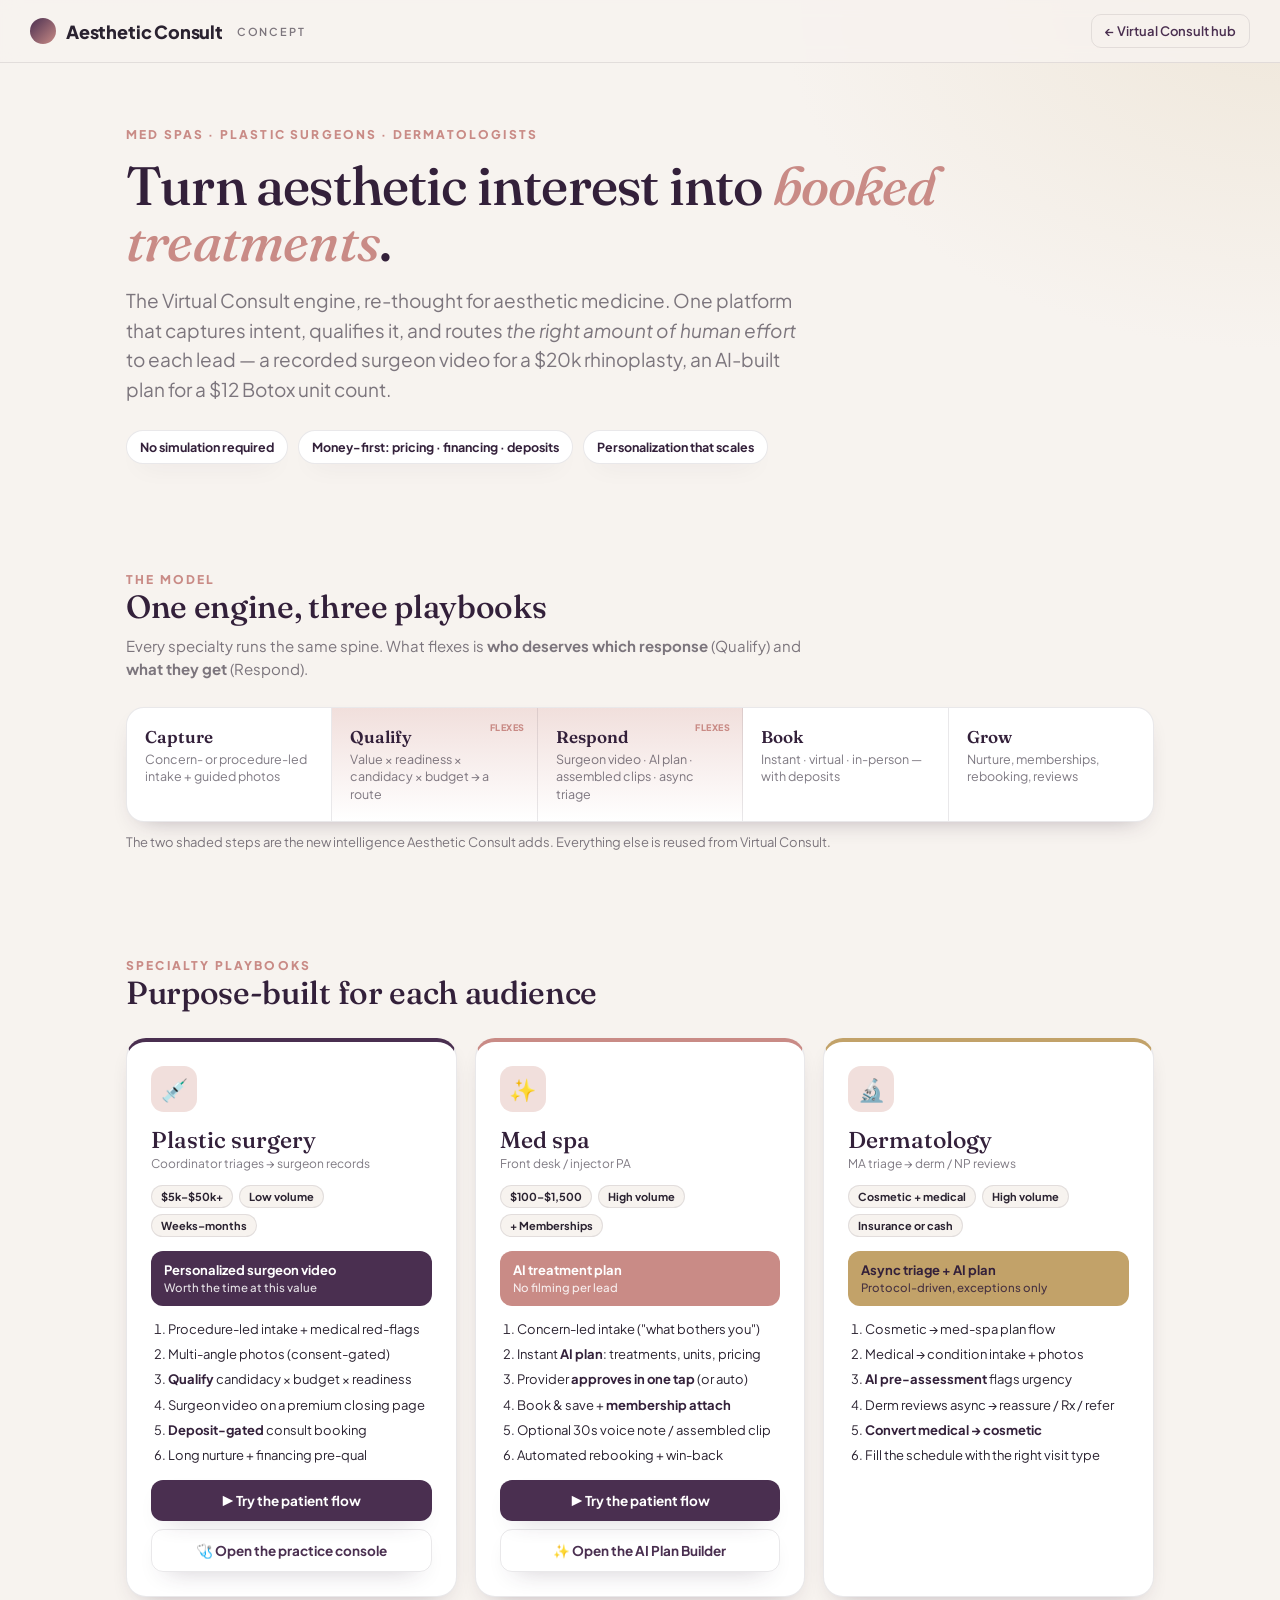
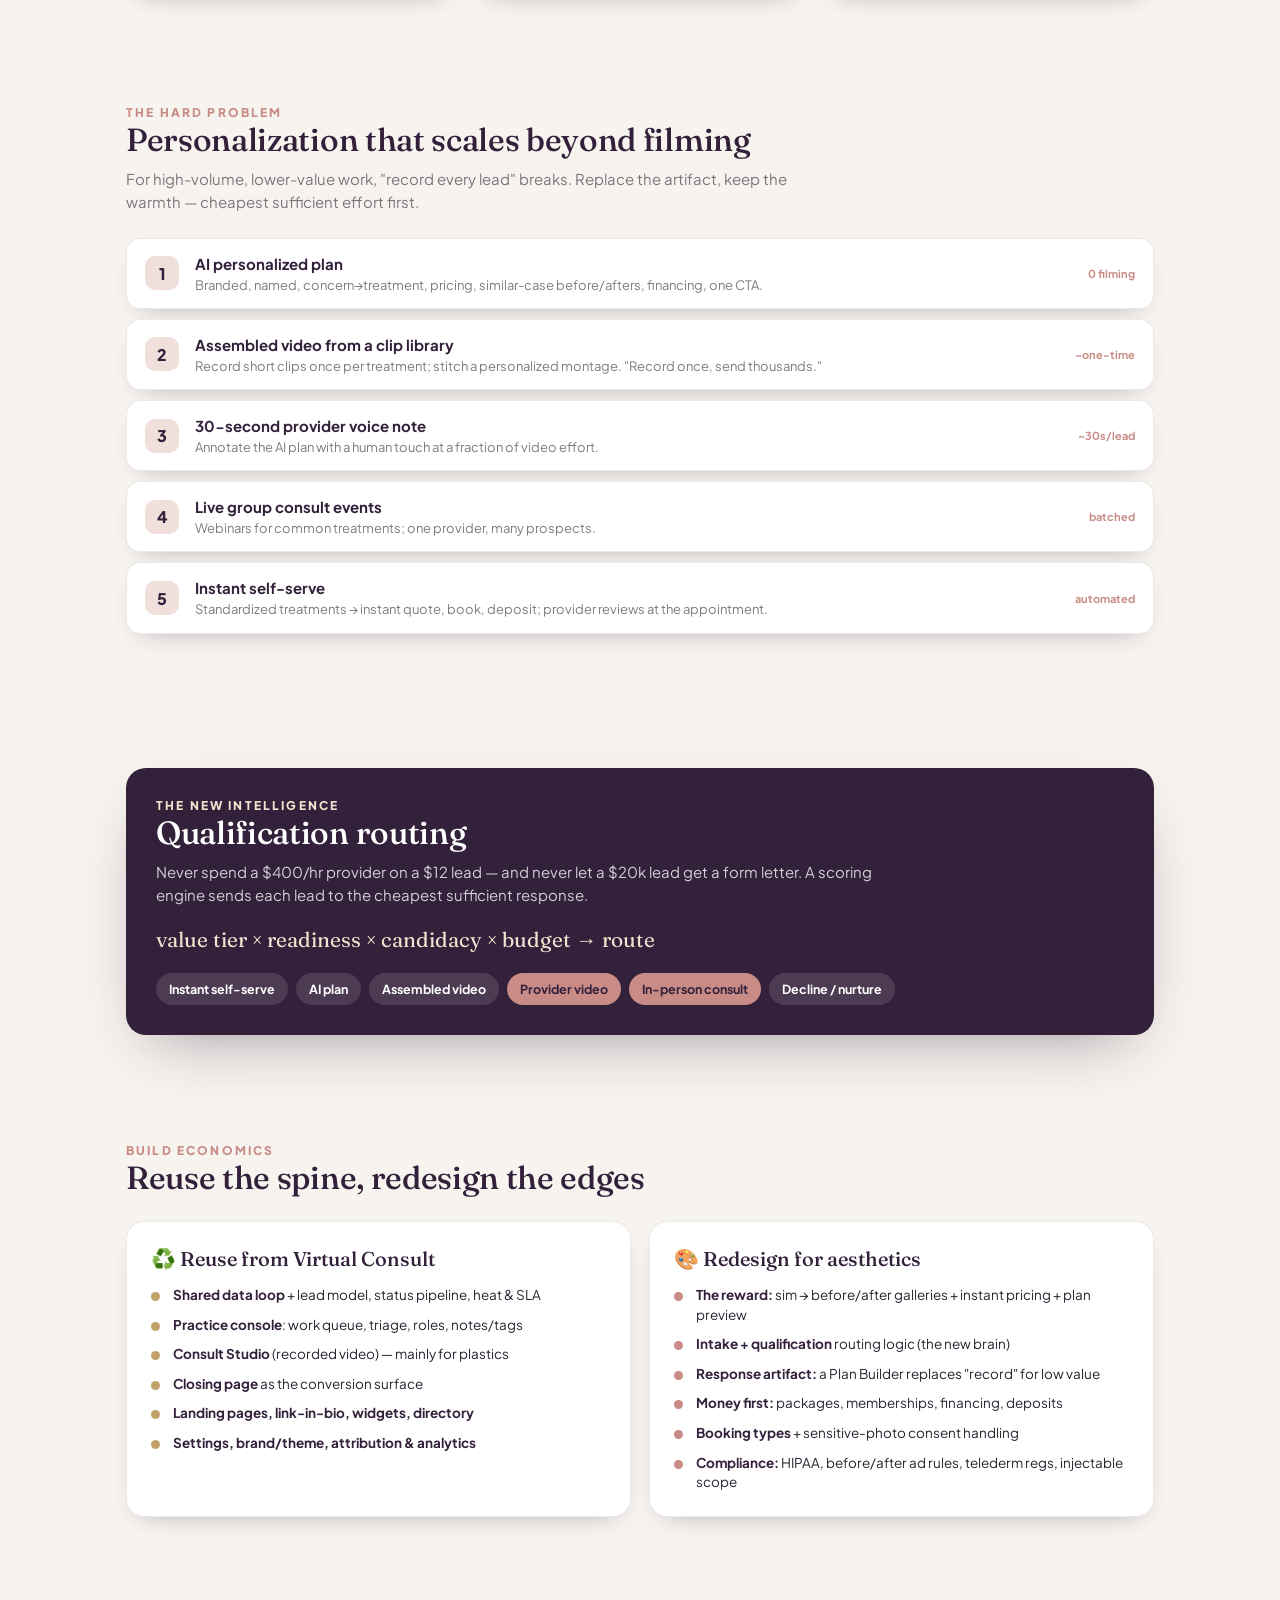
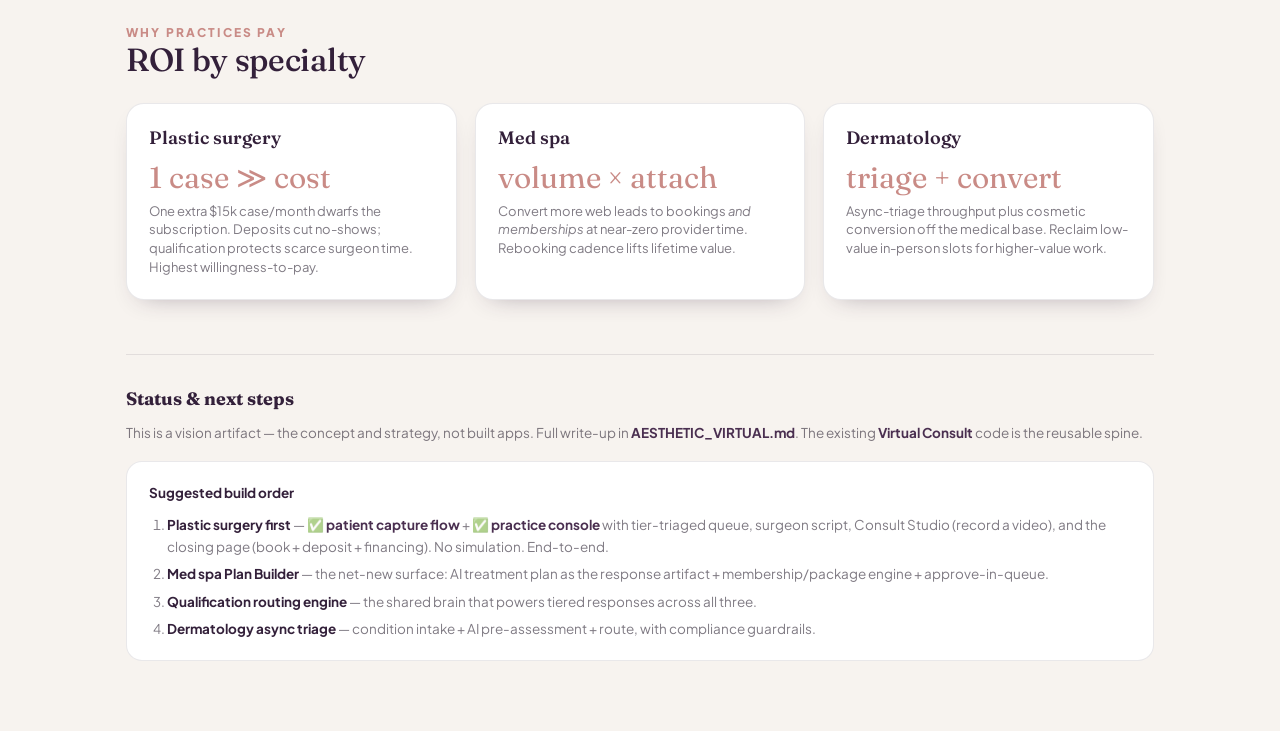
==== commit d9270b31: "Strip SmileVirtual / Aesthetic Virtual branding (white-label) Rename product brands to neutral descr" ====
--- a/aesthetic/index.html
+++ b/aesthetic/index.html
@@ -3,7 +3,7 @@
 <head>
 <meta charset="UTF-8">
 <meta name="viewport" content="width=device-width, initial-scale=1.0">
-<title>Aesthetic Virtual — concept</title>
+<title>Aesthetic Consult — concept</title>
 <link rel="preconnect" href="https://fonts.googleapis.com">
 <link rel="preconnect" href="https://fonts.gstatic.com" crossorigin>
 <link href="https://fonts.googleapis.com/css2?family=Fraunces:ital,opsz,wght@0,9..144,400;0,9..144,500;0,9..144,600;1,9..144,500&family=Plus+Jakarta+Sans:wght@400;500;600;700;800&display=swap" rel="stylesheet">
@@ -122,8 +122,8 @@
 <body>
 
 <header class="topbar">
-  <div class="brand"><span class="mk"></span> Aesthetic Virtual <small>Concept</small></div>
-  <a class="back" href="../">← SmileVirtual hub</a>
+  <div class="brand"><span class="mk"></span> Aesthetic Consult <small>Concept</small></div>
+  <a class="back" href="../">← Virtual Consult hub</a>
 </header>
 
 <div class="wrap">
@@ -131,7 +131,7 @@
   <section class="hero">
     <div class="eyebrow">Med spas · Plastic surgeons · Dermatologists</div>
     <h1>Turn aesthetic interest into <em>booked treatments</em>.</h1>
-    <p class="lede">The SmileVirtual engine, re-thought for aesthetic medicine. One platform that captures intent, qualifies it, and routes <em>the right amount of human effort</em> to each lead — a recorded surgeon video for a $20k rhinoplasty, an AI-built plan for a $12 Botox unit count.</p>
+    <p class="lede">The Virtual Consult engine, re-thought for aesthetic medicine. One platform that captures intent, qualifies it, and routes <em>the right amount of human effort</em> to each lead — a recorded surgeon video for a $20k rhinoplasty, an AI-built plan for a $12 Botox unit count.</p>
     <div class="badges">
       <span class="pill">No simulation required</span>
       <span class="pill">Money-first: pricing · financing · deposits</span>
@@ -150,7 +150,7 @@
       <div class="step"><b>Book</b><span>Instant · virtual · in-person — with deposits</span></div>
       <div class="step"><b>Grow</b><span>Nurture, memberships, rebooking, reviews</span></div>
     </div>
-    <p class="spine-note">The two shaded steps are the new intelligence Aesthetic Virtual adds. Everything else is reused from SmileVirtual.</p>
+    <p class="spine-note">The two shaded steps are the new intelligence Aesthetic Consult adds. Everything else is reused from Virtual Consult.</p>
   </section>
 
   <section>
@@ -248,7 +248,7 @@
     <h2>Reuse the spine, redesign the edges</h2>
     <div class="two">
       <div class="col reuse">
-        <h3>♻️ Reuse from SmileVirtual</h3>
+        <h3>♻️ Reuse from Virtual Consult</h3>
         <ul>
           <li><b>Shared data loop</b> + lead model, status pipeline, heat &amp; SLA</li>
           <li><b>Practice console</b>: work queue, triage, roles, notes/tags</li>
@@ -284,7 +284,7 @@
 
   <section class="foot">
     <b style="color:var(--plum-deep);font-family:var(--display);font-size:18px">Status &amp; next steps</b>
-    <p style="margin-top:8px">This is a vision artifact — the concept and strategy, not built apps. Full write-up in <a href="../AESTHETIC_VIRTUAL.md">AESTHETIC_VIRTUAL.md</a>. The existing <a href="../">SmileVirtual</a> code is the reusable spine.</p>
+    <p style="margin-top:8px">This is a vision artifact — the concept and strategy, not built apps. Full write-up in <a href="../AESTHETIC_VIRTUAL.md">AESTHETIC_VIRTUAL.md</a>. The existing <a href="../">Virtual Consult</a> code is the reusable spine.</p>
     <div class="build">
       <b>Suggested build order</b>
       <ol>
